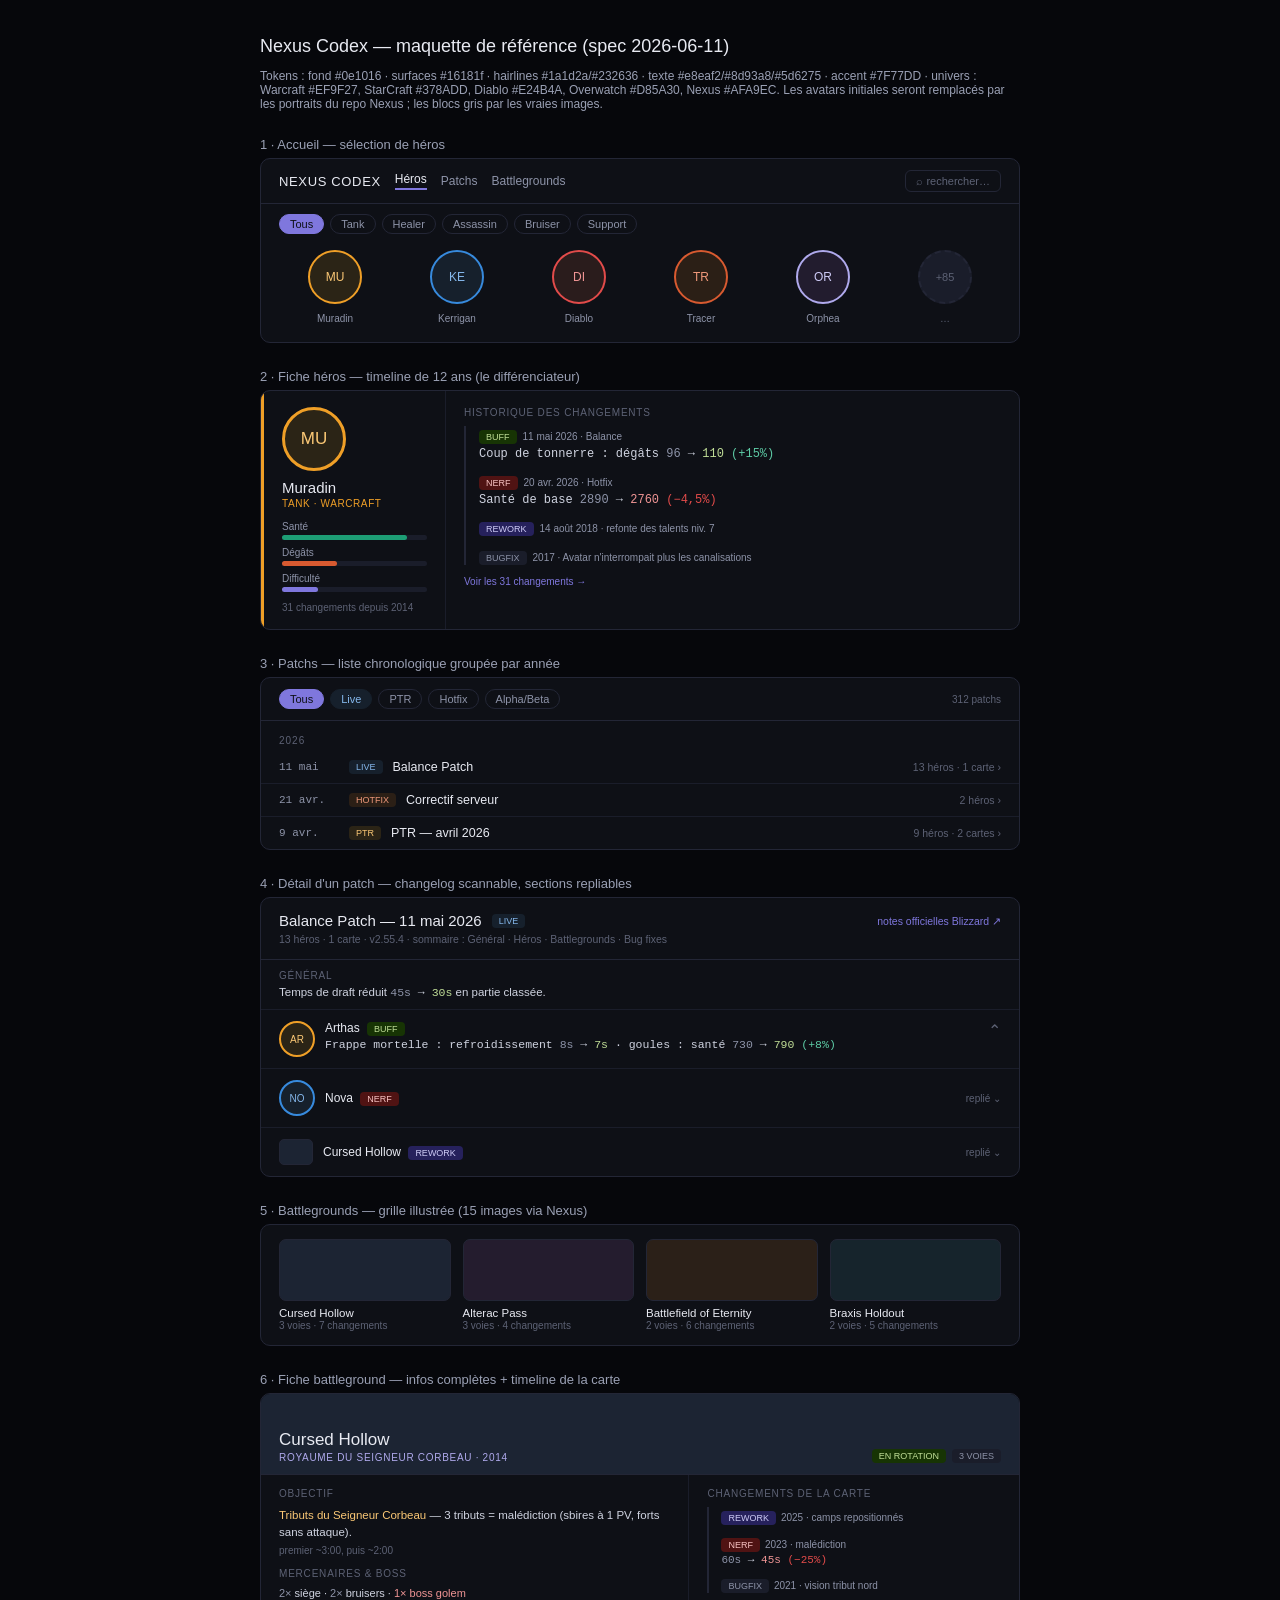
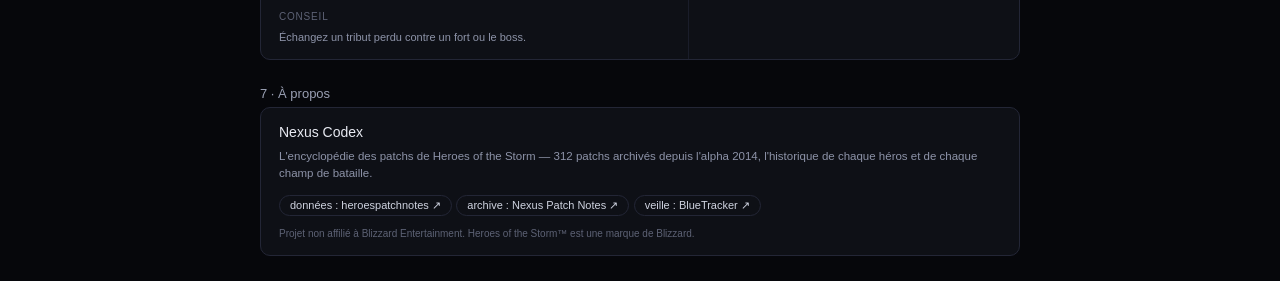
==== docs/specs/2026-06-11-nexus-codex-mockup.html @ 880d0d6d "docs(spec): maquette HTML de référence des 7 écrans Nexus Codex Co-Authored-By: Claude Opus 4.8 <nor" ====
<!DOCTYPE html>
<html lang="fr">
<head>
<meta charset="utf-8">
<title>Nexus Codex — maquette de référence</title>
<style>
body{background:#06070b;color:#e8eaf2;font-family:Inter,-apple-system,"Segoe UI",Roboto,sans-serif;max-width:760px;margin:0 auto;padding:24px;}
.cap{font-size:13px;color:#9aa0b4;margin:26px 0 6px;}
.mk{background:#0e1016;border-radius:10px;overflow:hidden;border:1px solid #232636;}
.hd{display:flex;align-items:center;gap:14px;padding:11px 18px;border-bottom:1px solid #232636;}
.brand{color:#e8eaf2;font-size:13px;font-weight:500;letter-spacing:.05em;}
.nl{color:#8d93a8;font-size:12px;}.nl.on{color:#e8eaf2;border-bottom:2px solid #7F77DD;padding-bottom:2px;}
.srch{margin-left:auto;color:#5d6275;font-size:11px;border:1px solid #232636;border-radius:6px;padding:4px 10px;}
.pill{font-size:11px;color:#8d93a8;border:1px solid #232636;border-radius:12px;padding:3px 10px;display:inline-block;}
.pill.on{color:#0e1016;background:#7F77DD;border-color:#7F77DD;}
.av{border-radius:50%;display:flex;align-items:center;justify-content:center;font-weight:500;}
.bdg{font-size:9px;padding:2px 7px;border-radius:4px;}
.b-buff{background:#173404;color:#C0DD97;}.b-nerf{background:#501313;color:#F7C1C1;}
.b-rw{background:#26215C;color:#CECBF6;}.b-bug{background:#1a1d2a;color:#8d93a8;}
.b-live{background:#16202c;color:#85B7EB;}.b-ptr{background:#2b2416;color:#FAC775;}.b-hf{background:#2b1f16;color:#F0997B;}
.mono{font-family:"JetBrains Mono",Consolas,monospace;}
.kick{color:#5d6275;font-size:10px;letter-spacing:.08em;margin:0 0 8px;}
.old{color:#8d93a8;}.up{color:#C0DD97;}.upp{color:#5DCAA5;}.dn{color:#F09595;}.dnp{color:#E24B4A;}
.row{display:flex;align-items:center;gap:10px;padding:9px 18px;border-bottom:1px solid #1a1d2a;}
.gauge{height:5px;background:#1a1d2a;border-radius:3px;margin-bottom:7px;}
.gauge>div{height:5px;border-radius:3px;}
h1{font-size:18px;font-weight:500;}
p.note{font-size:12px;color:#9aa0b4;}
</style>
</head>
<body>
<h1>Nexus Codex — maquette de référence (spec 2026-06-11)</h1>
<p class="note">Tokens : fond #0e1016 · surfaces #16181f · hairlines #1a1d2a/#232636 · texte #e8eaf2/#8d93a8/#5d6275 · accent #7F77DD ·
univers : Warcraft #EF9F27, StarCraft #378ADD, Diablo #E24B4A, Overwatch #D85A30, Nexus #AFA9EC.
Les avatars initiales seront remplacés par les portraits du repo Nexus ; les blocs gris par les vraies images.</p>

<p class="cap">1 · Accueil — sélection de héros</p>
<div class="mk">
  <div class="hd"><span class="brand">NEXUS CODEX</span><span class="nl on">Héros</span><span class="nl">Patchs</span><span class="nl">Battlegrounds</span><span class="srch">⌕ rechercher…</span></div>
  <div style="display:flex;gap:6px;padding:10px 18px 2px;flex-wrap:wrap;">
    <span class="pill on">Tous</span><span class="pill">Tank</span><span class="pill">Healer</span><span class="pill">Assassin</span><span class="pill">Bruiser</span><span class="pill">Support</span>
  </div>
  <div style="display:grid;grid-template-columns:repeat(auto-fit,minmax(62px,1fr));gap:10px;padding:14px 18px 16px;">
    <div style="text-align:center;"><div class="av" style="width:50px;height:50px;background:#2b2416;border:2.5px solid #EF9F27;color:#FAC775;font-size:12px;margin:0 auto 4px;">MU</div><span style="font-size:10px;color:#8d93a8;">Muradin</span></div>
    <div style="text-align:center;"><div class="av" style="width:50px;height:50px;background:#16202c;border:2.5px solid #378ADD;color:#85B7EB;font-size:12px;margin:0 auto 4px;">KE</div><span style="font-size:10px;color:#8d93a8;">Kerrigan</span></div>
    <div style="text-align:center;"><div class="av" style="width:50px;height:50px;background:#2a1c1c;border:2.5px solid #E24B4A;color:#F09595;font-size:12px;margin:0 auto 4px;">DI</div><span style="font-size:10px;color:#8d93a8;">Diablo</span></div>
    <div style="text-align:center;"><div class="av" style="width:50px;height:50px;background:#2b1f16;border:2.5px solid #D85A30;color:#F0997B;font-size:12px;margin:0 auto 4px;">TR</div><span style="font-size:10px;color:#8d93a8;">Tracer</span></div>
    <div style="text-align:center;"><div class="av" style="width:50px;height:50px;background:#221c2e;border:2.5px solid #AFA9EC;color:#CECBF6;font-size:12px;margin:0 auto 4px;">OR</div><span style="font-size:10px;color:#8d93a8;">Orphea</span></div>
    <div style="text-align:center;"><div class="av" style="width:50px;height:50px;background:#1a1d2a;border:2.5px dashed #232636;color:#5d6275;font-size:11px;margin:0 auto 4px;">+85</div><span style="font-size:10px;color:#5d6275;">…</span></div>
  </div>
</div>

<p class="cap">2 · Fiche héros — timeline de 12 ans (le différenciateur)</p>
<div class="mk" style="display:grid;grid-template-columns:185px minmax(0,1fr);">
  <div style="padding:16px 18px;border-right:1px solid #1a1d2a;border-left:3px solid #EF9F27;">
    <div class="av" style="width:58px;height:58px;background:#2b2416;border:3px solid #EF9F27;color:#FAC775;font-size:17px;margin-bottom:8px;">MU</div>
    <p style="font-size:15px;font-weight:500;margin:0;">Muradin</p>
    <p style="color:#EF9F27;font-size:10px;margin:2px 0 12px;letter-spacing:.06em;">TANK · WARCRAFT</p>
    <div style="font-size:10px;color:#8d93a8;margin-bottom:3px;">Santé</div><div class="gauge"><div style="width:86%;background:#1D9E75;"></div></div>
    <div style="font-size:10px;color:#8d93a8;margin-bottom:3px;">Dégâts</div><div class="gauge"><div style="width:38%;background:#D85A30;"></div></div>
    <div style="font-size:10px;color:#8d93a8;margin-bottom:3px;">Difficulté</div><div class="gauge"><div style="width:25%;background:#7F77DD;"></div></div>
    <p style="font-size:10px;color:#5d6275;margin:10px 0 0;">31 changements depuis 2014</p>
  </div>
  <div style="padding:16px 18px;">
    <p class="kick">HISTORIQUE DES CHANGEMENTS</p>
    <div style="border-left:2px solid #232636;padding-left:13px;">
      <div style="margin-bottom:11px;"><span class="bdg b-buff">BUFF</span><span style="color:#8d93a8;font-size:10px;margin-left:6px;">11 mai 2026 · Balance</span>
        <p class="mono" style="color:#cfd3e0;font-size:12px;margin:3px 0 0;">Coup de tonnerre : dégâts <span class="old">96</span> → <span class="up">110</span> <span class="upp">(+15%)</span></p></div>
      <div style="margin-bottom:11px;"><span class="bdg b-nerf">NERF</span><span style="color:#8d93a8;font-size:10px;margin-left:6px;">20 avr. 2026 · Hotfix</span>
        <p class="mono" style="color:#cfd3e0;font-size:12px;margin:3px 0 0;">Santé de base <span class="old">2890</span> → <span class="dn">2760</span> <span class="dnp">(−4,5%)</span></p></div>
      <div style="margin-bottom:11px;"><span class="bdg b-rw">REWORK</span><span style="color:#8d93a8;font-size:10px;margin-left:6px;">14 août 2018 · refonte des talents niv. 7</span></div>
      <div><span class="bdg b-bug">BUGFIX</span><span style="color:#8d93a8;font-size:10px;margin-left:6px;">2017 · Avatar n'interrompait plus les canalisations</span></div>
    </div>
    <p style="font-size:10px;color:#7F77DD;margin:11px 0 0;">Voir les 31 changements →</p>
  </div>
</div>

<p class="cap">3 · Patchs — liste chronologique groupée par année</p>
<div class="mk">
  <div style="display:flex;gap:6px;padding:11px 18px;border-bottom:1px solid #232636;align-items:center;">
    <span class="pill on">Tous</span><span class="pill" style="color:#85B7EB;background:#16202c;border-color:#16202c;">Live</span><span class="pill">PTR</span><span class="pill">Hotfix</span><span class="pill">Alpha/Beta</span>
    <span style="margin-left:auto;font-size:10px;color:#5d6275;">312 patchs</span>
  </div>
  <div style="padding:9px 18px 3px;"><span style="color:#5d6275;font-size:10px;letter-spacing:.1em;">2026</span></div>
  <div class="row"><span class="mono" style="color:#8d93a8;font-size:11px;min-width:60px;">11 mai</span><span class="bdg b-live">LIVE</span><span style="font-size:12.5px;font-weight:500;">Balance Patch</span><span style="margin-left:auto;color:#5d6275;font-size:10.5px;">13 héros · 1 carte ›</span></div>
  <div class="row"><span class="mono" style="color:#8d93a8;font-size:11px;min-width:60px;">21 avr.</span><span class="bdg b-hf">HOTFIX</span><span style="font-size:12.5px;font-weight:500;">Correctif serveur</span><span style="margin-left:auto;color:#5d6275;font-size:10.5px;">2 héros ›</span></div>
  <div class="row" style="border-bottom:none;"><span class="mono" style="color:#8d93a8;font-size:11px;min-width:60px;">9 avr.</span><span class="bdg b-ptr">PTR</span><span style="font-size:12.5px;font-weight:500;">PTR — avril 2026</span><span style="margin-left:auto;color:#5d6275;font-size:10.5px;">9 héros · 2 cartes ›</span></div>
</div>

<p class="cap">4 · Détail d'un patch — changelog scannable, sections repliables</p>
<div class="mk">
  <div style="padding:14px 18px;border-bottom:1px solid #232636;">
    <div style="display:flex;align-items:center;gap:10px;">
      <span style="font-size:15px;font-weight:500;">Balance Patch — 11 mai 2026</span><span class="bdg b-live">LIVE</span>
      <span style="margin-left:auto;color:#7F77DD;font-size:10.5px;">notes officielles Blizzard ↗</span>
    </div>
    <p style="color:#5d6275;font-size:10.5px;margin:4px 0 0;">13 héros · 1 carte · v2.55.4 · sommaire : Général · Héros · Battlegrounds · Bug fixes</p>
  </div>
  <div style="padding:10px 18px;border-bottom:1px solid #1a1d2a;">
    <p class="kick" style="margin:0 0 5px;">GÉNÉRAL</p>
    <p style="color:#cfd3e0;font-size:11.5px;margin:0;">Temps de draft réduit <span class="mono"><span class="old">45s</span> → <span class="up">30s</span></span> en partie classée.</p>
  </div>
  <div style="padding:11px 18px;border-bottom:1px solid #1a1d2a;display:flex;gap:10px;align-items:flex-start;">
    <div class="av" style="width:32px;height:32px;background:#2b2416;border:2px solid #EF9F27;color:#FAC775;font-size:10px;flex-shrink:0;">AR</div>
    <div style="flex:1;">
      <p style="font-size:12px;font-weight:500;margin:0 0 3px;">Arthas <span class="bdg b-buff" style="margin-left:4px;">BUFF</span></p>
      <p class="mono" style="color:#cfd3e0;font-size:11.5px;margin:0;">Frappe mortelle : refroidissement <span class="old">8s</span> → <span class="up">7s</span> · goules : santé <span class="old">730</span> → <span class="up">790</span> <span class="upp">(+8%)</span></p>
    </div><span style="color:#5d6275;">⌃</span>
  </div>
  <div style="padding:11px 18px;border-bottom:1px solid #1a1d2a;display:flex;gap:10px;align-items:center;">
    <div class="av" style="width:32px;height:32px;background:#16202c;border:2px solid #378ADD;color:#85B7EB;font-size:10px;flex-shrink:0;">NO</div>
    <p style="font-size:12px;font-weight:500;margin:0;">Nova <span class="bdg b-nerf" style="margin-left:4px;">NERF</span></p>
    <span style="margin-left:auto;color:#5d6275;font-size:10px;">replié ⌄</span>
  </div>
  <div style="padding:11px 18px;display:flex;gap:10px;align-items:center;">
    <div style="width:32px;height:24px;border-radius:5px;background:#1c2433;border:1px solid #232636;"></div>
    <p style="font-size:12px;font-weight:500;margin:0;">Cursed Hollow <span class="bdg b-rw" style="margin-left:4px;">REWORK</span></p>
    <span style="margin-left:auto;color:#5d6275;font-size:10px;">replié ⌄</span>
  </div>
</div>

<p class="cap">5 · Battlegrounds — grille illustrée (15 images via Nexus)</p>
<div class="mk" style="padding:14px 18px;display:grid;grid-template-columns:repeat(auto-fit,minmax(146px,1fr));gap:12px;">
  <div><div style="height:60px;border-radius:7px;background:#1c2433;border:1px solid #232636;"></div><p style="font-size:11.5px;font-weight:500;margin:6px 0 0;">Cursed Hollow</p><p style="color:#5d6275;font-size:10px;margin:1px 0 0;">3 voies · 7 changements</p></div>
  <div><div style="height:60px;border-radius:7px;background:#241c2e;border:1px solid #232636;"></div><p style="font-size:11.5px;font-weight:500;margin:6px 0 0;">Alterac Pass</p><p style="color:#5d6275;font-size:10px;margin:1px 0 0;">3 voies · 4 changements</p></div>
  <div><div style="height:60px;border-radius:7px;background:#2b2018;border:1px solid #232636;"></div><p style="font-size:11.5px;font-weight:500;margin:6px 0 0;">Battlefield of Eternity</p><p style="color:#5d6275;font-size:10px;margin:1px 0 0;">2 voies · 6 changements</p></div>
  <div><div style="height:60px;border-radius:7px;background:#16242c;border:1px solid #232636;"></div><p style="font-size:11.5px;font-weight:500;margin:6px 0 0;">Braxis Holdout</p><p style="color:#5d6275;font-size:10px;margin:1px 0 0;">2 voies · 5 changements</p></div>
</div>

<p class="cap">6 · Fiche battleground — infos complètes + timeline de la carte</p>
<div class="mk">
  <div style="height:80px;background:#1c2433;position:relative;border-bottom:1px solid #232636;display:flex;align-items:flex-end;">
    <div style="padding:0 18px 11px;">
      <p style="font-size:17px;font-weight:500;margin:0;">Cursed Hollow</p>
      <p style="color:#AFA9EC;font-size:10px;letter-spacing:.07em;margin:2px 0 0;">ROYAUME DU SEIGNEUR CORBEAU · 2014</p>
    </div>
    <div style="margin-left:auto;padding:0 18px 11px;display:flex;gap:6px;"><span class="bdg b-buff">EN ROTATION</span><span class="bdg b-bug">3 VOIES</span></div>
  </div>
  <div style="display:grid;grid-template-columns:minmax(0,1.3fr) minmax(0,1fr);">
    <div style="padding:13px 18px;border-right:1px solid #1a1d2a;">
      <p class="kick">OBJECTIF</p>
      <p style="color:#cfd3e0;font-size:11.5px;line-height:1.5;margin:0 0 3px;"><span style="color:#FAC775;">Tributs du Seigneur Corbeau</span> — 3 tributs = malédiction (sbires à 1 PV, forts sans attaque).</p>
      <p style="color:#5d6275;font-size:10px;margin:0 0 12px;">premier ~3:00, puis ~2:00</p>
      <p class="kick">MERCENAIRES &amp; BOSS</p>
      <p style="color:#cfd3e0;font-size:11px;margin:0 0 12px;"><span class="old">2×</span> siège · <span class="old">2×</span> bruisers · <span class="dn">1× boss golem</span></p>
      <p class="kick">CONSEIL</p>
      <p style="color:#8d93a8;font-size:11px;line-height:1.45;margin:0;">Échangez un tribut perdu contre un fort ou le boss.</p>
    </div>
    <div style="padding:13px 18px;">
      <p class="kick">CHANGEMENTS DE LA CARTE</p>
      <div style="border-left:2px solid #232636;padding-left:12px;">
        <div style="margin-bottom:9px;"><span class="bdg b-rw">REWORK</span><span style="color:#8d93a8;font-size:10px;margin-left:5px;">2025 · camps repositionnés</span></div>
        <div style="margin-bottom:9px;"><span class="bdg b-nerf">NERF</span><span style="color:#8d93a8;font-size:10px;margin-left:5px;">2023 · malédiction</span>
          <p class="mono" style="color:#cfd3e0;font-size:11px;margin:2px 0 0;"><span class="old">60s</span> → <span class="dn">45s</span> <span class="dnp">(−25%)</span></p></div>
        <div><span class="bdg b-bug">BUGFIX</span><span style="color:#8d93a8;font-size:10px;margin-left:5px;">2021 · vision tribut nord</span></div>
      </div>
    </div>
  </div>
</div>

<p class="cap">7 · À propos</p>
<div class="mk" style="padding:16px 18px;">
  <p style="font-size:14px;font-weight:500;margin:0 0 8px;">Nexus Codex</p>
  <p style="color:#8d93a8;font-size:11.5px;line-height:1.55;margin:0 0 12px;">L'encyclopédie des patchs de Heroes of the Storm — 312 patchs archivés depuis l'alpha 2014, l'historique de chaque héros et de chaque champ de bataille.</p>
  <span class="pill" style="color:#cfd3e0;">données : heroespatchnotes ↗</span>
  <span class="pill" style="color:#cfd3e0;">archive : Nexus Patch Notes ↗</span>
  <span class="pill" style="color:#cfd3e0;">veille : BlueTracker ↗</span>
  <p style="color:#5d6275;font-size:10px;margin:12px 0 0;">Projet non affilié à Blizzard Entertainment. Heroes of the Storm™ est une marque de Blizzard.</p>
</div>
</body>
</html>
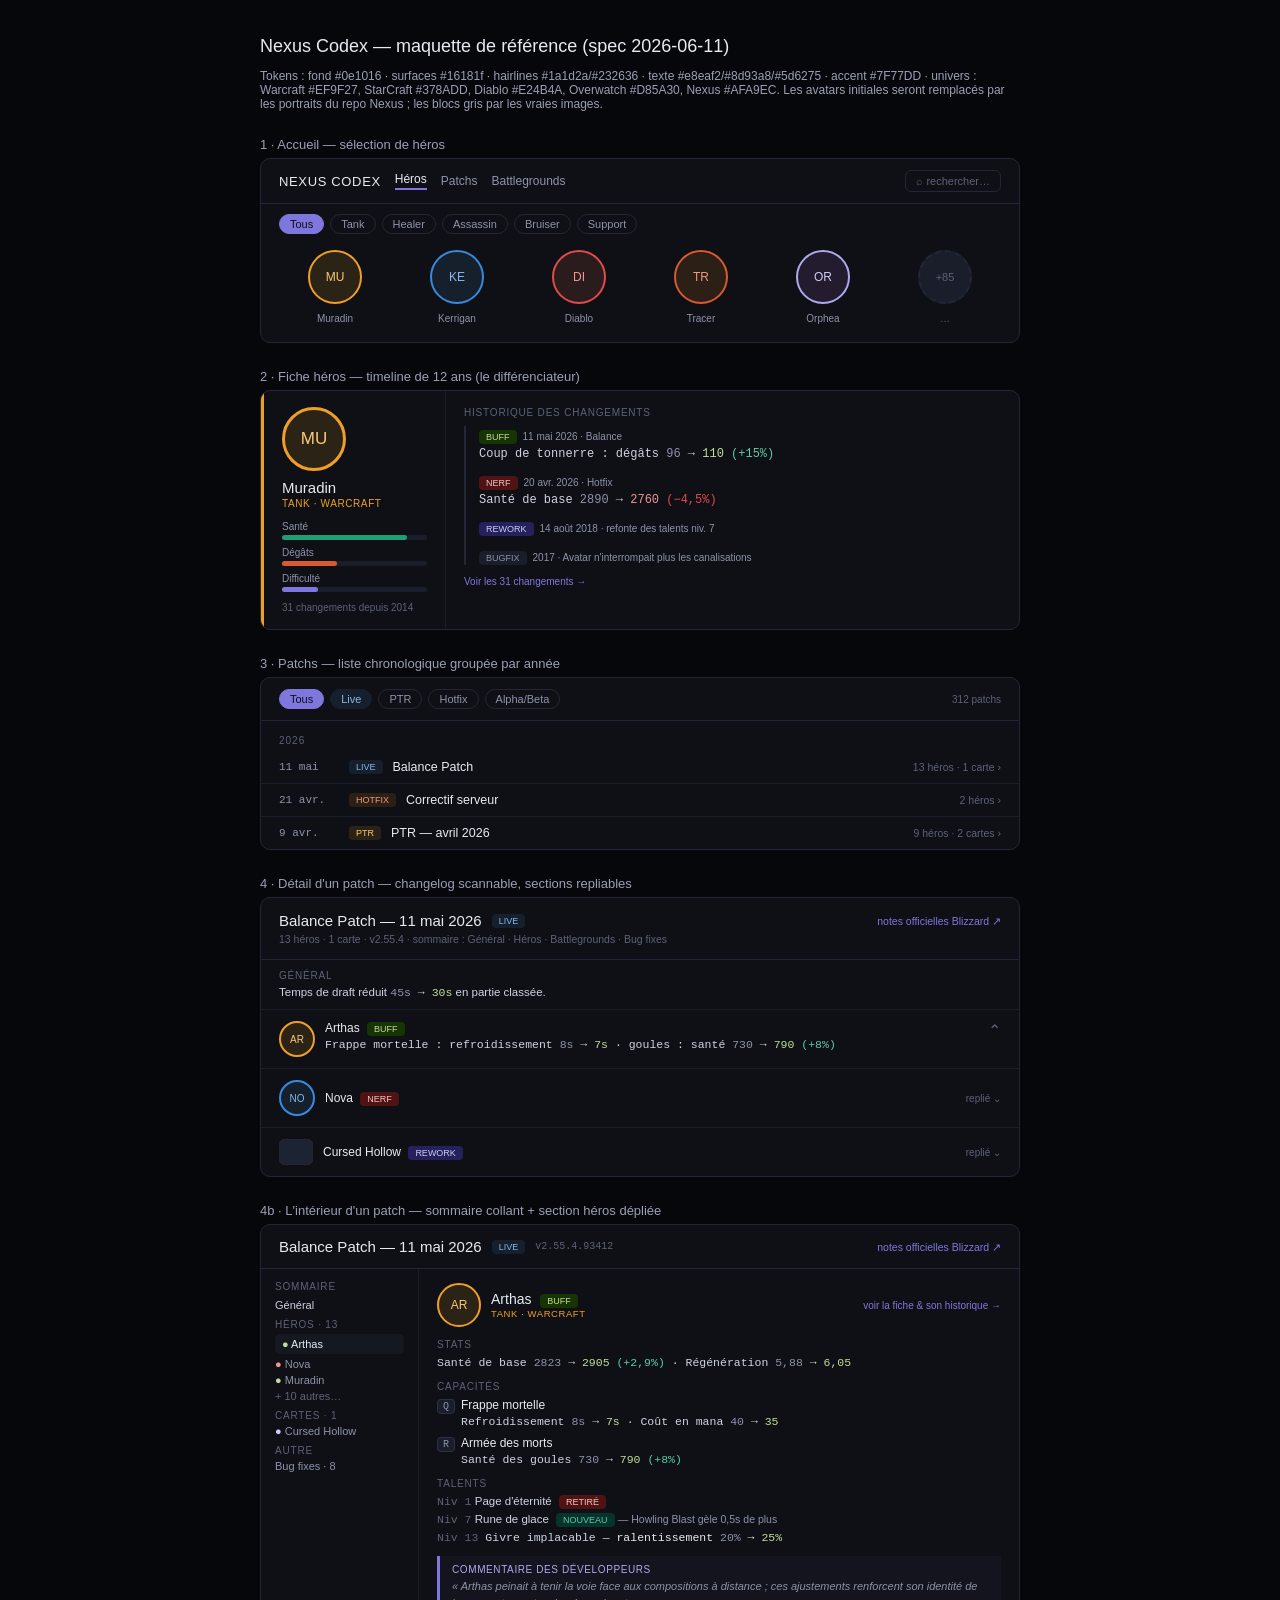
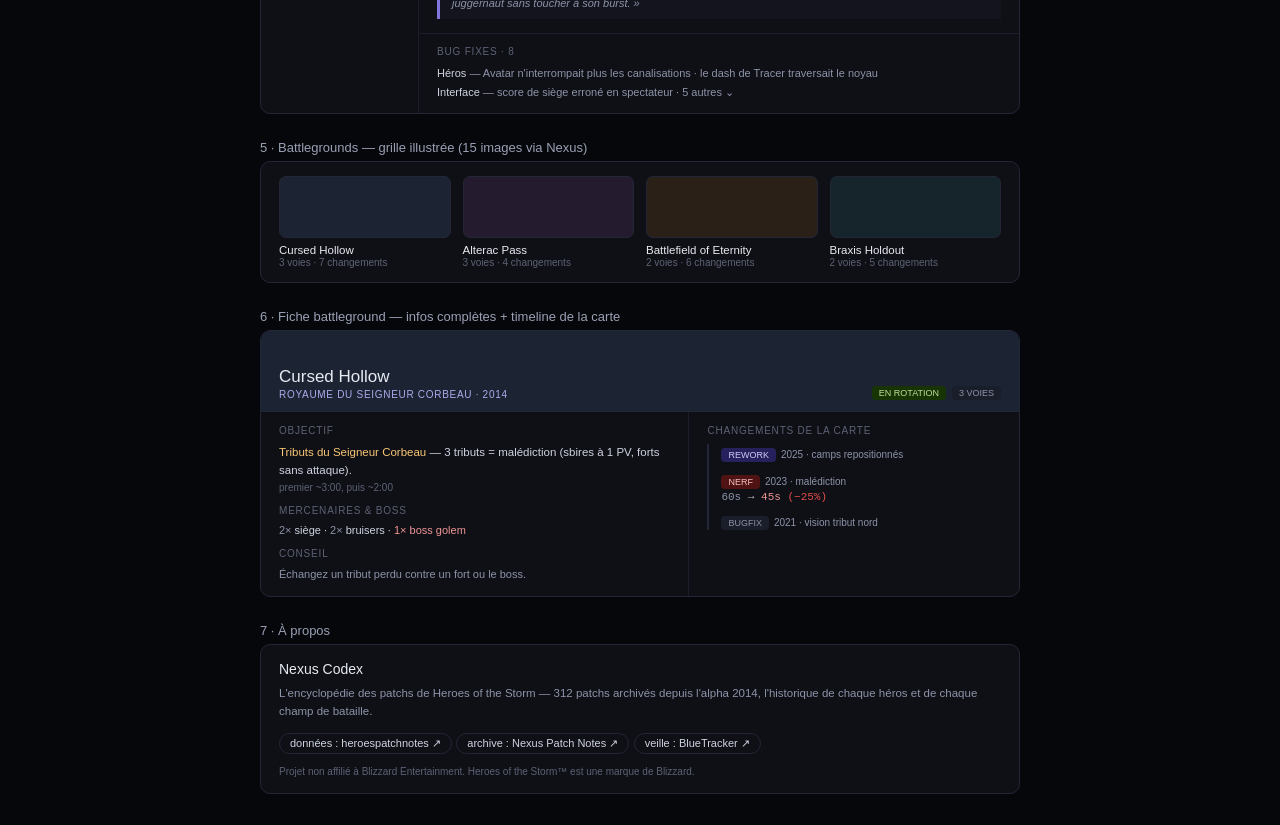
==== commit 5a414ec7: "docs(spec): écran 4b (intérieur de patch) dans la maquette HTML de référence Co-Authored-By: Claude " ====
--- a/docs/specs/2026-06-11-nexus-codex-mockup.html
+++ b/docs/specs/2026-06-11-nexus-codex-mockup.html
@@ -119,6 +119,62 @@
   </div>
 </div>
 
+
+<p class="cap">4b · L'intérieur d'un patch — sommaire collant + section héros dépliée</p>
+<div class="mk">
+  <div style="padding:13px 18px;border-bottom:1px solid #232636;display:flex;align-items:center;gap:10px;">
+    <span style="font-size:15px;font-weight:500;">Balance Patch — 11 mai 2026</span>
+    <span class="bdg b-live">LIVE</span><span class="mono" style="color:#5d6275;font-size:10px;">v2.55.4.93412</span>
+    <span style="margin-left:auto;color:#7F77DD;font-size:10.5px;">notes officielles Blizzard ↗</span>
+  </div>
+  <div style="display:grid;grid-template-columns:158px minmax(0,1fr);">
+    <div style="border-right:1px solid #1a1d2a;padding:12px 14px;">
+      <p class="kick" style="margin:0 0 7px;">SOMMAIRE</p>
+      <p style="font-size:11px;color:#cfd3e0;margin:0 0 6px;">Général</p>
+      <p class="kick" style="margin:8px 0 4px;">HÉROS · 13</p>
+      <p style="font-size:11px;color:#e8eaf2;background:#16181f;border-radius:5px;padding:4px 7px;margin:0 0 4px;"><span style="color:#C0DD97;">●</span> Arthas</p>
+      <p style="font-size:11px;color:#8d93a8;margin:0 0 4px;"><span style="color:#F09595;">●</span> Nova</p>
+      <p style="font-size:11px;color:#8d93a8;margin:0 0 4px;"><span style="color:#C0DD97;">●</span> Muradin</p>
+      <p style="font-size:11px;color:#5d6275;margin:0;">+ 10 autres…</p>
+      <p class="kick" style="margin:8px 0 4px;">CARTES · 1</p>
+      <p style="font-size:11px;color:#8d93a8;margin:0;"><span style="color:#CECBF6;">●</span> Cursed Hollow</p>
+      <p class="kick" style="margin:8px 0 4px;">AUTRE</p>
+      <p style="font-size:11px;color:#8d93a8;margin:0;">Bug fixes · 8</p>
+    </div>
+    <div>
+      <div style="padding:14px 18px;border-bottom:1px solid #1a1d2a;">
+        <div style="display:flex;align-items:center;gap:10px;margin-bottom:12px;">
+          <div class="av" style="width:40px;height:40px;background:#2b2416;border:2.5px solid #EF9F27;color:#FAC775;font-size:12px;">AR</div>
+          <div>
+            <p style="font-size:14px;font-weight:500;margin:0;">Arthas <span class="bdg b-buff" style="margin-left:5px;">BUFF</span></p>
+            <p style="color:#EF9F27;font-size:9.5px;letter-spacing:.06em;margin:1px 0 0;">TANK · WARCRAFT</p>
+          </div>
+          <span style="margin-left:auto;color:#7F77DD;font-size:10px;">voir la fiche &amp; son historique →</span>
+        </div>
+        <p class="kick" style="margin:0 0 6px;">STATS</p>
+        <p class="mono" style="color:#cfd3e0;font-size:11.5px;margin:0 0 12px;">Santé de base <span class="old">2823</span> → <span class="up">2905</span> <span class="upp">(+2,9%)</span> · Régénération <span class="old">5,88</span> → <span class="up">6,05</span></p>
+        <p class="kick" style="margin:0 0 6px;">CAPACITÉS</p>
+        <p style="font-size:12px;margin:0 0 3px;"><span class="mono" style="background:#1a1d2a;border:1px solid #2c3044;color:#8d93a8;font-size:10px;padding:1px 5px;border-radius:4px;margin-right:6px;">Q</span>Frappe mortelle</p>
+        <p class="mono" style="color:#cfd3e0;font-size:11.5px;margin:0 0 8px;padding-left:24px;">Refroidissement <span class="old">8s</span> → <span class="up">7s</span> · Coût en mana <span class="old">40</span> → <span class="up">35</span></p>
+        <p style="font-size:12px;margin:0 0 3px;"><span class="mono" style="background:#1a1d2a;border:1px solid #2c3044;color:#8d93a8;font-size:10px;padding:1px 5px;border-radius:4px;margin-right:6px;">R</span>Armée des morts</p>
+        <p class="mono" style="color:#cfd3e0;font-size:11.5px;margin:0 0 12px;padding-left:24px;">Santé des goules <span class="old">730</span> → <span class="up">790</span> <span class="upp">(+8%)</span></p>
+        <p class="kick" style="margin:0 0 6px;">TALENTS</p>
+        <p style="font-size:11.5px;margin:0 0 5px;"><span class="mono" style="color:#5d6275;">Niv 1</span> <span style="color:#cfd3e0;">Page d'éternité</span> <span class="bdg b-nerf" style="margin-left:4px;">RETIRÉ</span></p>
+        <p style="font-size:11.5px;margin:0 0 5px;"><span class="mono" style="color:#5d6275;">Niv 7</span> <span style="color:#cfd3e0;">Rune de glace</span> <span class="bdg" style="background:#04342C;color:#5DCAA5;margin-left:4px;">NOUVEAU</span> <span style="color:#8d93a8;font-size:10.5px;">— Howling Blast gèle 0,5s de plus</span></p>
+        <p class="mono" style="font-size:11.5px;margin:0 0 12px;"><span style="color:#5d6275;">Niv 13</span> <span style="color:#cfd3e0;">Givre implacable —</span> ralentissement <span class="old">20%</span> → <span class="up">25%</span></p>
+        <div style="border-left:3px solid #7F77DD;background:#13141d;padding:8px 12px;">
+          <p style="color:#AFA9EC;font-size:10px;letter-spacing:.06em;margin:0 0 3px;">COMMENTAIRE DES DÉVELOPPEURS</p>
+          <p style="color:#8d93a8;font-size:11px;line-height:1.5;margin:0;font-style:italic;">« Arthas peinait à tenir la voie face aux compositions à distance ; ces ajustements renforcent son identité de juggernaut sans toucher à son burst. »</p>
+        </div>
+      </div>
+      <div style="padding:12px 18px;">
+        <p class="kick" style="margin:0 0 7px;">BUG FIXES · 8</p>
+        <p style="color:#8d93a8;font-size:11px;line-height:1.7;margin:0;"><span style="color:#cfd3e0;">Héros</span> — Avatar n'interrompait plus les canalisations · le dash de Tracer traversait le noyau<br><span style="color:#cfd3e0;">Interface</span> — score de siège erroné en spectateur · 5 autres ⌄</p>
+      </div>
+    </div>
+  </div>
+</div>
+
 <p class="cap">5 · Battlegrounds — grille illustrée (15 images via Nexus)</p>
 <div class="mk" style="padding:14px 18px;display:grid;grid-template-columns:repeat(auto-fit,minmax(146px,1fr));gap:12px;">
   <div><div style="height:60px;border-radius:7px;background:#1c2433;border:1px solid #232636;"></div><p style="font-size:11.5px;font-weight:500;margin:6px 0 0;">Cursed Hollow</p><p style="color:#5d6275;font-size:10px;margin:1px 0 0;">3 voies · 7 changements</p></div>
